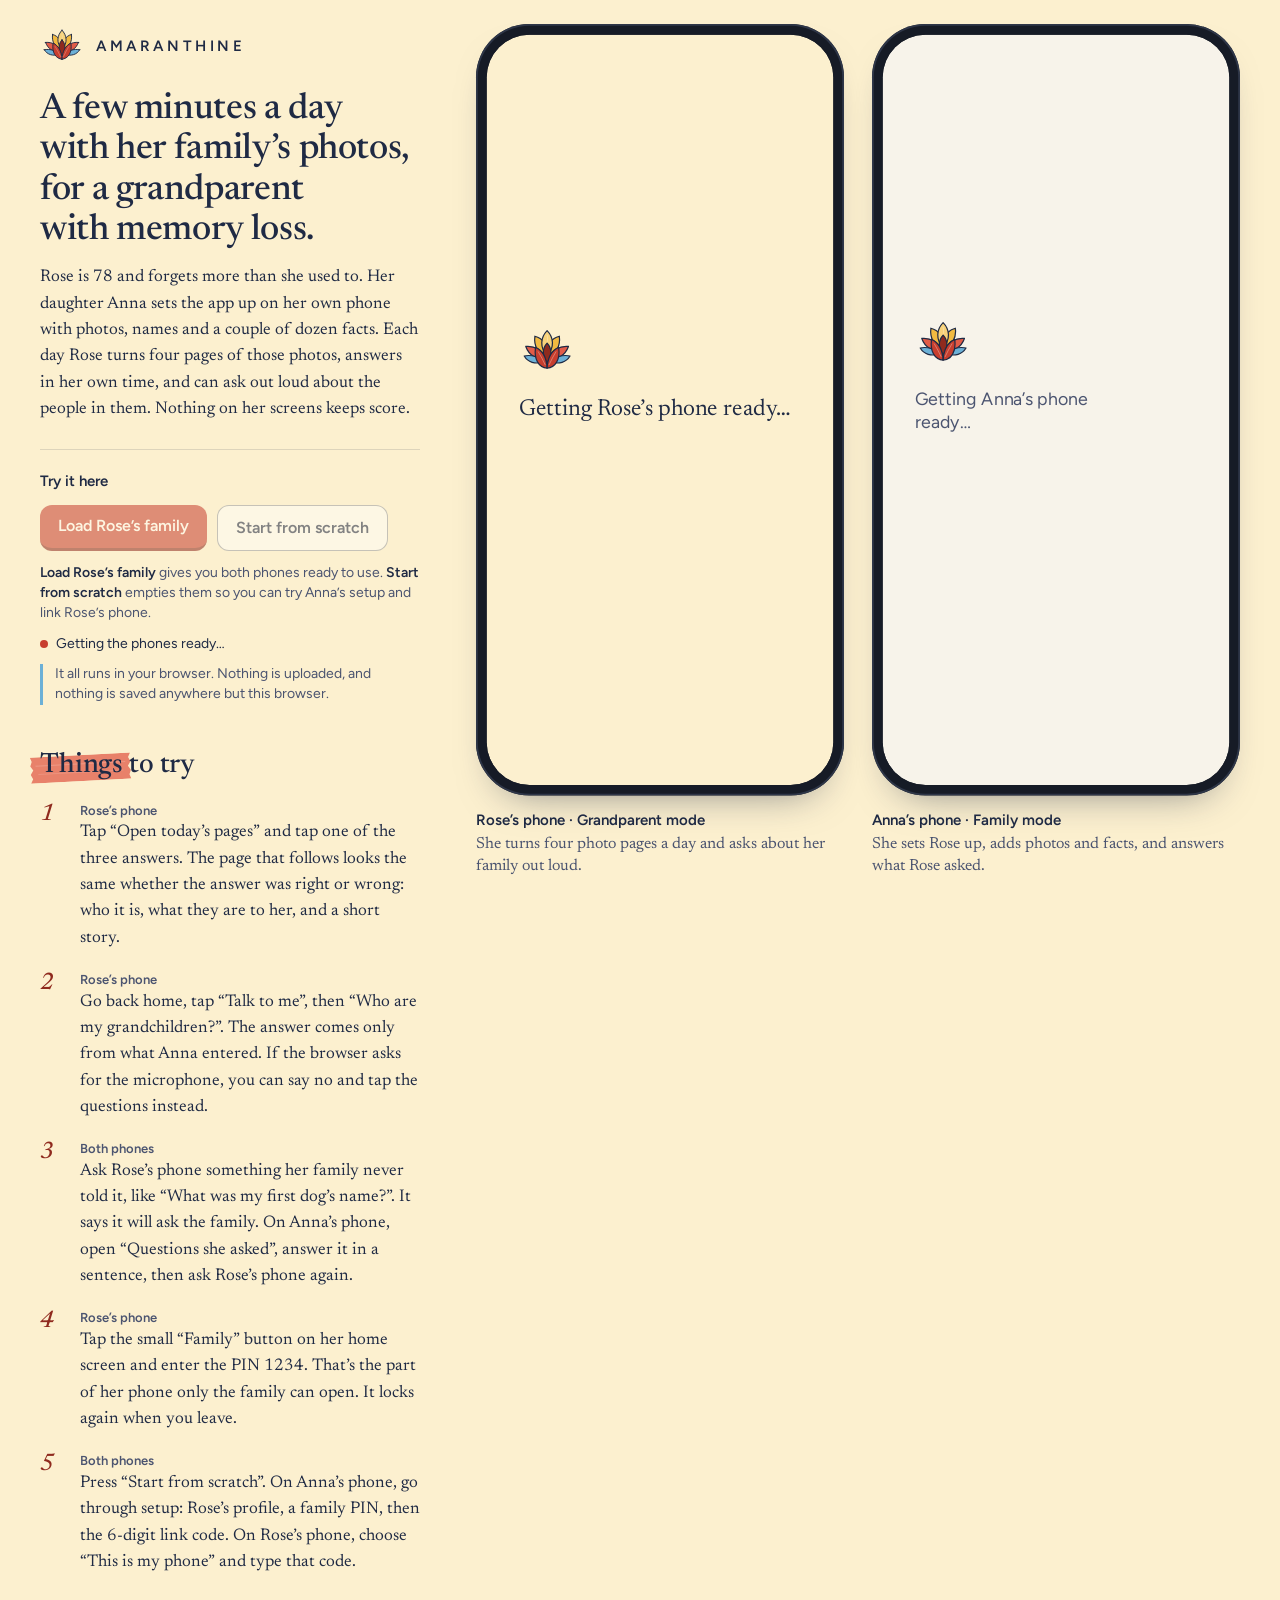
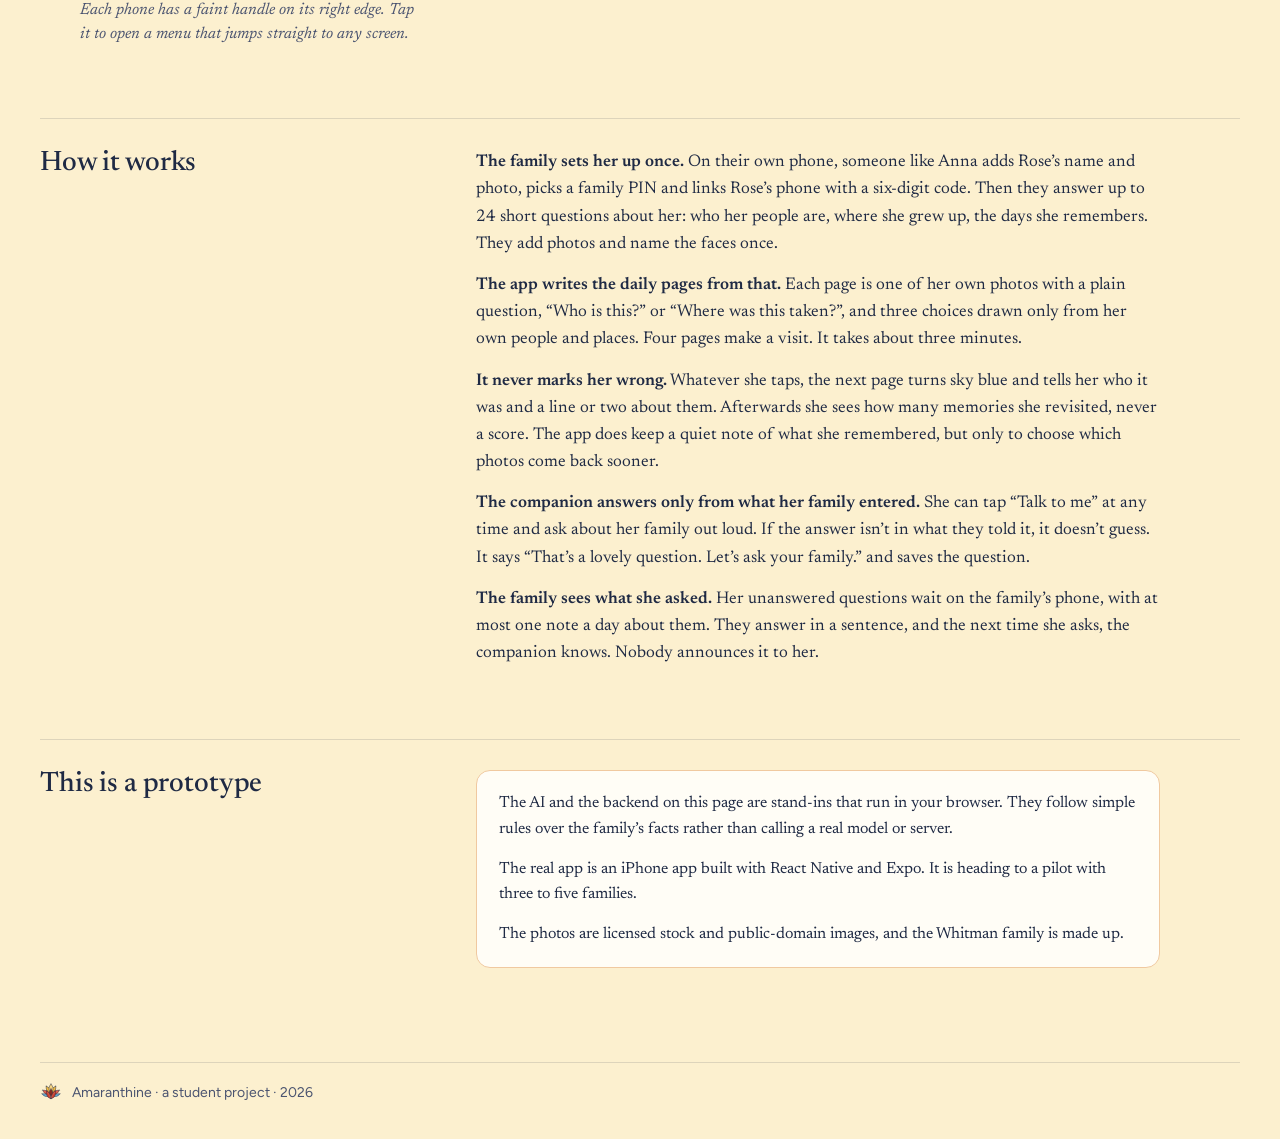
==== index.html @ 56b5bea1 "Amaranthine web demo: landing page, web app, in-browser backend" ====
<!doctype html>
<html lang="en">
<head>
  <meta charset="utf-8">
  <meta name="viewport" content="width=device-width, initial-scale=1">
  <title>Amaranthine: try the app</title>
  <meta name="description" content="Amaranthine helps a grandparent with memory loss spend a few minutes a day with her own family’s photos. Try both phones, hers and her daughter’s, right here in the browser.">
  <meta name="theme-color" content="#FCF0CF">

  <meta property="og:type" content="website">
  <meta property="og:title" content="Amaranthine: try the app">
  <meta property="og:description" content="A few minutes a day with her family’s photos, for a grandparent with memory loss. Try both phones in the browser.">
  <meta property="og:url" content="https://mr-pythoneer.github.io/amaranthine-demo/">
  <meta property="og:image" content="https://mr-pythoneer.github.io/amaranthine-demo/assets/icon.png">
  <meta property="og:image:alt" content="The Amaranthine lotus">
  <meta name="twitter:card" content="summary">

  <link rel="icon" href="assets/lotus.svg" type="image/svg+xml">
  <link rel="apple-touch-icon" href="assets/icon.png">

  <link rel="preconnect" href="https://fonts.googleapis.com">
  <link rel="preconnect" href="https://fonts.gstatic.com" crossorigin>
  <link rel="stylesheet" href="https://fonts.googleapis.com/css2?family=Figtree:wght@400;500;600&family=Newsreader:ital,opsz,wght@0,6..72,400;0,6..72,500;0,6..72,600;1,6..72,400;1,6..72,500&display=swap">
  <link rel="stylesheet" href="assets/landing.css">
</head>
<body>
  <a class="skip" href="#demo">Skip to the phones</a>

  <main id="main">
    <div class="fold">

      <div class="side">
        <header class="intro">
          <p class="brand">
            <img src="assets/lotus.svg" alt="" width="44" height="44">
            <span class="wordmark">Amaranthine</span>
          </p>
          <h1>A few minutes a day with her family’s photos, for a grandparent with memory loss.</h1>
          <p class="lede">Rose is 78 and forgets more than she used to. Her daughter Anna sets the app up on her own phone with photos, names and a couple of dozen facts. Each day Rose turns four pages of those photos, answers in her own time, and can ask out loud about the people in them. Nothing on her screens keeps score.</p>
        </header>

        <div class="controls" role="group" aria-labelledby="controls-title" aria-controls="demo">
          <h2 id="controls-title" class="controls-title">Try it here</h2>
          <div class="buttons">
            <button type="button" class="btn btn-primary" id="load-family" disabled>Load Rose’s family</button>
            <button type="button" class="btn btn-quiet" id="start-fresh" disabled>Start from scratch</button>
          </div>
          <p class="hint"><strong>Load Rose’s family</strong> gives you both phones ready to use. <strong>Start from scratch</strong> empties them so you can try Anna’s setup and link Rose’s phone.</p>
          <p class="status" id="status" role="status" aria-live="polite"><span class="dot" aria-hidden="true"></span><span class="status-text">Getting the phones ready…</span></p>
          <p class="privacy">It all runs in your browser. Nothing is uploaded, and nothing is saved anywhere but this browser.</p>
        </div>
      </div>

      <section class="stage" id="demo" aria-labelledby="stage-title" aria-busy="true" tabindex="-1">
        <h2 id="stage-title" class="visually-hidden">The two phones</h2>

        <div class="switch" role="group" aria-label="Show phone">
          <button type="button" class="switch-btn" data-show="rose" aria-pressed="true">Rose <span>grandparent</span></button>
          <button type="button" class="switch-btn" data-show="anna" aria-pressed="false">Anna <span>family</span></button>
        </div>

        <p class="stage-problem" id="stage-problem" role="alert" hidden></p>

        <div class="phones" data-active="rose">
          <figure class="device" data-phone="rose">
            <div class="slot">
              <div class="phone">
                <div class="screen">
                  <div class="placeholder" aria-hidden="true">
                    <img src="assets/lotus.svg" alt="" width="64" height="64">
                    <p class="placeholder-text">Getting Rose’s phone ready…</p>
                  </div>
                  <iframe id="frame-rose" data-src="app/?phone=rose" title="Rose’s phone, grandparent mode (live demo)" allow="microphone; autoplay"></iframe>
                </div>
              </div>
            </div>
            <figcaption>
              <span class="device-name">Rose’s phone · Grandparent mode</span>
              <span class="device-note">She turns four photo pages a day and asks about her family out loud.</span>
            </figcaption>
          </figure>

          <figure class="device" data-phone="anna">
            <div class="slot">
              <div class="phone">
                <div class="screen screen-family">
                  <div class="placeholder" aria-hidden="true">
                    <img src="assets/lotus.svg" alt="" width="64" height="64">
                    <p class="placeholder-text">Getting Anna’s phone ready…</p>
                  </div>
                  <iframe id="frame-anna" data-src="app/?phone=anna" title="Anna’s phone, family mode (live demo)" allow="microphone; autoplay"></iframe>
                </div>
              </div>
            </div>
            <figcaption>
              <span class="device-name">Anna’s phone · Family mode</span>
              <span class="device-note">She sets Rose up, adds photos and facts, and answers what Rose asked.</span>
            </figcaption>
          </figure>
        </div>
      </section>

      <section class="tries" aria-labelledby="tries-title">
        <h2 id="tries-title"><span class="taped"><svg class="tape" viewBox="0 0 88 24" width="88" height="24" preserveAspectRatio="none" aria-hidden="true" focusable="false"><path d="M87.6 0 L85.7 4 L87.6 8 L85.2 12 L87.6 16 L86.2 20 L87.6 24 L0.4 24 L2.3 20 L0.4 16 L2.8 12 L0.4 8 L1.8 4 L0.4 0 Z" fill="#E25C48" opacity="0.75"/><rect x="5" y="7.7" width="78" height="0.8" fill="#fff" opacity="0.18"/><rect x="7" y="15.4" width="74" height="0.8" fill="#fff" opacity="0.13"/></svg>Things</span> to try</h2>
        <ol class="steps">
          <li>
            <span class="where">Rose’s phone</span>
            Tap “Open today’s pages” and tap one of the three answers. The page that follows looks the same whether the answer was right or wrong: who it is, what they are to her, and a short story.
          </li>
          <li>
            <span class="where">Rose’s phone</span>
            Go back home, tap “Talk to me”, then “Who are my grandchildren?”. The answer comes only from what Anna entered. If the browser asks for the microphone, you can say no and tap the questions instead.
          </li>
          <li>
            <span class="where">Both phones</span>
            Ask Rose’s phone something her family never told it, like “What was my first dog’s name?”. It says it will ask the family. On Anna’s phone, open “Questions she asked”, answer it in a sentence, then ask Rose’s phone again.
          </li>
          <li>
            <span class="where">Rose’s phone</span>
            Tap the small “Family” button on her home screen and enter the PIN 1234. That’s the part of her phone only the family can open. It locks again when you leave.
          </li>
          <li>
            <span class="where">Both phones</span>
            Press “Start from scratch”. On Anna’s phone, go through setup: Rose’s profile, a family PIN, then the 6-digit link code. On Rose’s phone, choose “This is my phone” and type that code.
          </li>
        </ol>
        <p class="tries-note">Each phone has a faint handle on its right edge. Tap it to open a menu that jumps straight to any screen.</p>
      </section>

    </div>

    <section class="prose" aria-labelledby="how-title">
      <h2 id="how-title">How it works</h2>
      <div class="prose-body">
        <p><strong>The family sets her up once.</strong> On their own phone, someone like Anna adds Rose’s name and photo, picks a family PIN and links Rose’s phone with a six-digit code. Then they answer up to 24 short questions about her: who her people are, where she grew up, the days she remembers. They add photos and name the faces once.</p>
        <p><strong>The app writes the daily pages from that.</strong> Each page is one of her own photos with a plain question, “Who is this?” or “Where was this taken?”, and three choices drawn only from her own people and places. Four pages make a visit. It takes about three minutes.</p>
        <p><strong>It never marks her wrong.</strong> Whatever she taps, the next page turns sky blue and tells her who it was and a line or two about them. Afterwards she sees how many memories she revisited, never a score. The app does keep a quiet note of what she remembered, but only to choose which photos come back sooner.</p>
        <p><strong>The companion answers only from what her family entered.</strong> She can tap “Talk to me” at any time and ask about her family out loud. If the answer isn’t in what they told it, it doesn’t guess. It says “That’s a lovely question. Let’s ask your family.” and saves the question.</p>
        <p><strong>The family sees what she asked.</strong> Her unanswered questions wait on the family’s phone, with at most one note a day about them. They answer in a sentence, and the next time she asks, the companion knows. Nobody announces it to her.</p>
      </div>
    </section>

    <section class="prose" aria-labelledby="status-title">
      <h2 id="status-title">This is a prototype</h2>
      <div class="prose-body">
        <div class="note">
          <p>The AI and the backend on this page are stand-ins that run in your browser. They follow simple rules over the family’s facts rather than calling a real model or server.</p>
          <p>The real app is an iPhone app built with React Native and Expo. It is heading to a pilot with three to five families.</p>
          <p>The photos are licensed stock and public-domain images, and the Whitman family is made up.</p>
        </div>
      </div>
    </section>
  </main>

  <footer class="footer">
    <p><img src="assets/lotus.svg" alt="" width="22" height="22"> Amaranthine · a student project · 2026</p>
  </footer>

  <script src="assets/demo-api.js"></script>
  <script src="assets/landing.js"></script>
</body>
</html>
---- assets/landing.css ----
/* Amaranthine landing page. Palette from src/theme/tokens.ts ("Sunny Album"). */

:root {
  --page: #FCF0CF;
  --print: #FFFDF6;
  --ink: #1F2A44;
  --ink-soft: #4B5470;
  --tomato: #C73E2E;
  --tomato-edge: #8F2A1E;
  --on-tomato: #FFFAF0;
  --sky: #CFE7F4;
  --sky-page: #D6EBF6;
  --sky-ink: #173A5C;
  --border-warm: #F0C9A0;
  --pulse: #F6DB94;
  --fam-bg: #F7F3EA;
  --bezel: #161B26;
  --bezel-rim: #2E3648;

  --serif: "Newsreader", Georgia, "Times New Roman", serif;
  --sans: "Figtree", system-ui, -apple-system, "Segoe UI", sans-serif;

  --gutter: 16px;
  --side-w: 380px;
  --col-gap: 56px;
  --phone-gap: 28px;

  /* Phone frame: a 390 x 844 screen inside a 12px bezel. JS sets --s. */
  --frame-w: 414px;
  --frame-h: 868px;
  --s: 0.8;

  color-scheme: light;
}

*,
*::before,
*::after { box-sizing: border-box; }

html { -webkit-text-size-adjust: 100%; text-size-adjust: 100%; }

body {
  margin: 0;
  background: var(--page);
  color: var(--ink);
  font-family: var(--serif);
  font-size: 1.125rem;
  line-height: 1.5;
  font-optical-sizing: auto;
  -webkit-font-smoothing: antialiased;
}

img, svg { display: block; }

h1, h2, p, ol, figure { margin: 0; }

strong { font-weight: 600; }

:focus-visible {
  outline: 3px solid var(--ink);
  outline-offset: 3px;
  border-radius: 4px;
}

.visually-hidden {
  position: absolute !important;
  width: 1px; height: 1px;
  margin: -1px; padding: 0;
  overflow: hidden;
  clip: rect(0 0 0 0);
  white-space: nowrap;
  border: 0;
}

.skip {
  position: absolute;
  left: var(--gutter);
  top: -100px;
  z-index: 10;
  padding: 10px 14px;
  background: var(--ink);
  color: var(--page);
  font-family: var(--sans);
  font-weight: 600;
  font-size: 0.9375rem;
  border-radius: 8px;
  text-decoration: none;
}
.skip:focus { top: 12px; }

main {
  max-width: 1320px;
  margin: 0 auto;
  padding: 24px var(--gutter) 0;
}

/* ---------- Intro ---------- */

.brand {
  display: flex;
  align-items: center;
  gap: 12px;
}
.brand img { width: 44px; height: 44px; }
.wordmark {
  font-family: var(--sans);
  font-weight: 600;
  font-size: 0.9375rem;
  letter-spacing: 0.24em;
  text-transform: uppercase;
  color: var(--ink);
}

h1 {
  margin-top: 22px;
  font-weight: 500;
  font-size: clamp(1.75rem, 1.2rem + 1.8vw, 2.25rem);
  line-height: 1.12;
  letter-spacing: -0.01em;
  max-width: 22ch;
  text-wrap: balance;
}

.lede {
  margin-top: 14px;
  max-width: 40em;
  font-size: 1.0625rem;
  line-height: 1.55;
  color: var(--ink);
}

/* ---------- Controls ---------- */

.controls {
  margin-top: 26px;
  padding-top: 20px;
  border-top: 1.5px solid rgba(31, 42, 68, 0.14);
}

.controls-title {
  font-family: var(--sans);
  font-weight: 600;
  font-size: 0.9375rem;
  color: var(--ink);
}

.buttons {
  display: flex;
  flex-wrap: wrap;
  gap: 10px;
  margin-top: 12px;
}

.btn {
  appearance: none;
  min-height: 46px;
  padding: 0 18px;
  border-radius: 12px;
  font-family: var(--sans);
  font-weight: 600;
  font-size: 1rem;
  line-height: 1;
  cursor: pointer;
  transition: transform 160ms ease-out, background-color 160ms ease-out;
}
.btn:disabled,
.btn[aria-disabled="true"] { cursor: default; opacity: 0.55; }

.btn-primary {
  background: var(--tomato);
  color: var(--on-tomato);
  border: 0;
  border-bottom: 3px solid var(--tomato-edge);
}
.btn-primary:not(:disabled):not([aria-disabled="true"]):hover { background: #B83728; }
.btn-primary:not(:disabled):not([aria-disabled="true"]):active { transform: translateY(2px); border-bottom-width: 1px; }

.btn-quiet {
  background: var(--print);
  color: var(--ink);
  border: 1.5px solid rgba(31, 42, 68, 0.45);
}
.btn-quiet:not(:disabled):not([aria-disabled="true"]):hover { border-color: var(--ink); }
.btn-quiet:not(:disabled):not([aria-disabled="true"]):active { transform: translateY(1px); }

.hint,
.privacy,
.status {
  font-family: var(--sans);
  font-size: 0.875rem;
  line-height: 1.45;
  color: var(--ink-soft);
}
.hint { margin-top: 12px; max-width: 36em; }
.hint strong { color: var(--ink); font-weight: 600; }

.status {
  display: flex;
  align-items: center;
  gap: 8px;
  min-height: 1.45em;
  margin-top: 10px;
  color: var(--ink);
}
.status[hidden] { display: none; }
.status .dot {
  flex: none;
  width: 8px;
  height: 8px;
  border-radius: 50%;
  background: var(--tomato);
  visibility: hidden;
}
.status.is-busy .dot {
  visibility: visible;
  animation: breathe 1.8s ease-in-out infinite;
}
.status.is-done .dot { visibility: visible; background: #3F7FA8; }

.privacy {
  margin-top: 10px;
  padding-left: 12px;
  border-left: 3px solid #6CB0D6;
  max-width: 34em;
}

@keyframes breathe {
  0%, 100% { opacity: 0.3; }
  50% { opacity: 1; }
}

/* ---------- Stage and phones ---------- */

.stage { margin-top: 28px; min-width: 0; outline: none; }

.stage-problem {
  margin-bottom: 18px;
  padding: 14px 16px;
  max-width: 34em;
  background: var(--print);
  border: 1.5px solid var(--border-warm);
  border-radius: 12px;
  font-family: var(--sans);
  font-size: 0.9375rem;
  line-height: 1.5;
  color: var(--ink);
}

.switch {
  display: inline-flex;
  padding: 4px;
  margin-bottom: 16px;
  background: rgba(31, 42, 68, 0.07);
  border-radius: 14px;
}
.switch-btn {
  appearance: none;
  min-height: 44px;
  min-width: 128px;
  padding: 0 16px;
  border: 0;
  border-radius: 10px;
  background: transparent;
  color: var(--ink-soft);
  font-family: var(--sans);
  font-weight: 600;
  font-size: 1rem;
  cursor: pointer;
}
.switch-btn span { font-weight: 400; font-size: 0.8125rem; margin-left: 4px; }
.switch-btn[aria-pressed="true"] {
  background: var(--print);
  color: var(--ink);
  box-shadow: 0 0 0 1px rgba(31, 42, 68, 0.14);
}

.phones {
  display: flex;
  align-items: flex-start;
  gap: var(--phone-gap);
}

.device {
  flex: none;
  width: calc(var(--frame-w) * var(--s));
}

/* The slot takes up the scaled size; the phone inside is drawn at full size and scaled. */
.slot {
  position: relative;
  width: calc(var(--frame-w) * var(--s));
  height: calc(var(--frame-h) * var(--s));
}

.phone {
  position: absolute;
  top: 0;
  left: 0;
  width: var(--frame-w);
  height: var(--frame-h);
  padding: 12px;
  border-radius: 60px;
  background: var(--bezel);
  box-shadow:
    inset 0 0 0 2px var(--bezel-rim),
    0 22px 44px -26px rgba(31, 42, 68, 0.55);
  transform: scale(var(--s));
  transform-origin: 0 0;
}

.screen {
  position: relative;
  width: 390px;
  height: 844px;
  border-radius: 48px;
  overflow: hidden;
  clip-path: inset(0 round 48px);
  background: var(--page);
}
.screen-family { background: var(--fam-bg); }

.screen iframe {
  position: absolute;
  inset: 0;
  width: 390px;
  height: 844px;
  border: 0;
  display: block;
  background: transparent;
  opacity: 0;
  transition: opacity 400ms ease-out;
}
.screen.is-live iframe { opacity: 1; }

.placeholder {
  position: absolute;
  inset: 0;
  display: flex;
  flex-direction: column;
  align-items: flex-start;
  justify-content: center;
  gap: 18px;
  padding: 0 36px 80px;
  transition: opacity 400ms ease-out;
}
.screen.is-live .placeholder { opacity: 0; visibility: hidden; }
.placeholder img { width: 64px; height: 64px; }
.placeholder-text {
  font-family: var(--serif);
  font-size: 26px;
  line-height: 1.3;
  color: var(--ink);
  max-width: 13em;
}
.screen-family .placeholder-text { font-family: var(--sans); font-size: 20px; color: var(--ink-soft); }

/* The slow butter pulse the app uses while loading, never a spinner. */
.screen.is-waiting .placeholder::before {
  content: "";
  position: absolute;
  inset: 0;
  z-index: -1;
  background: var(--pulse);
  animation: pulse 2.2s ease-in-out infinite;
}
.screen.is-waiting .placeholder { z-index: 0; }

@keyframes pulse {
  0%, 100% { opacity: 0; }
  50% { opacity: 0.55; }
}

.screen.is-failed .placeholder img { opacity: 0.45; }

figcaption {
  margin-top: 14px;
  padding-right: 4px;
}
.device-name {
  display: block;
  font-family: var(--sans);
  font-weight: 600;
  font-size: 0.9375rem;
  line-height: 1.35;
  color: var(--ink);
}
.device-note {
  display: block;
  margin-top: 3px;
  font-size: 1rem;
  line-height: 1.4;
  color: var(--ink-soft);
}

/* ---------- Things to try ---------- */

.tries { margin-top: 48px; }

.tries h2,
.prose h2 {
  font-weight: 500;
  font-size: 1.75rem;
  line-height: 1.15;
  letter-spacing: -0.005em;
}

.taped { position: relative; display: inline-block; }
.taped .tape {
  position: absolute;
  z-index: -1;
  left: -10px;
  top: 50%;
  width: calc(100% + 18px);
  height: 26px;
  transform: translateY(-38%) rotate(-3deg);
}
.tries h2 { position: relative; z-index: 0; isolation: isolate; }

.steps {
  list-style: none;
  counter-reset: step;
  padding: 0;
  margin-top: 20px;
  max-width: 36em;
}
.steps li {
  counter-increment: step;
  position: relative;
  padding-left: 40px;
  font-size: 1.0625rem;
  line-height: 1.55;
}
.steps li + li { margin-top: 18px; }
.steps li::before {
  content: counter(step);
  position: absolute;
  left: 0;
  top: -1px;
  width: 26px;
  font-family: var(--serif);
  font-style: italic;
  font-weight: 500;
  font-size: 1.5rem;
  line-height: 1.2;
  color: var(--tomato-edge);
}
.where {
  display: block;
  font-family: var(--sans);
  font-weight: 600;
  font-size: 0.8125rem;
  line-height: 1.5;
  color: var(--ink-soft);
}

.tries-note {
  margin-top: 22px;
  max-width: 36em;
  padding-left: 40px;
  font-style: italic;
  font-size: 1rem;
  color: var(--ink-soft);
}

/* ---------- Prose sections ---------- */

.prose {
  margin-top: 72px;
  padding-top: 28px;
  border-top: 1.5px solid rgba(31, 42, 68, 0.14);
}
.prose-body { margin-top: 18px; max-width: 38em; }
.prose-body p + p { margin-top: 14px; }
.prose-body p { font-size: 1.0625rem; line-height: 1.6; }

.note {
  padding: 20px 22px;
  background: var(--print);
  border: 1.5px solid var(--border-warm);
  border-radius: 14px;
}
.note p { font-size: 1rem; }

/* ---------- Footer ---------- */

.footer {
  max-width: 1320px;
  margin: 72px auto 0;
  padding: 22px var(--gutter) 36px;
}
.footer p {
  display: flex;
  align-items: center;
  gap: 10px;
  padding-top: 18px;
  border-top: 1.5px solid rgba(31, 42, 68, 0.14);
  font-family: var(--sans);
  font-size: 0.875rem;
  color: var(--ink-soft);
}

/* ---------- Narrow: one phone at a time ---------- */

@media (max-width: 819.98px) {
  .phones { position: relative; }
  .device[data-phone] { width: 100%; }
  .phones[data-active="rose"] .device[data-phone="anna"],
  .phones[data-active="anna"] .device[data-phone="rose"] {
    /* Kept alive and full size so the app inside keeps its state, just out of sight. */
    position: absolute;
    top: 0;
    left: 0;
    visibility: hidden;
    pointer-events: none;
  }
  .btn { padding: 0 15px; font-size: 0.9375rem; }
  .switch-btn { flex: 1; }
  .switch { display: flex; max-width: 414px; }
}

@media (min-width: 820px) {
  :root { --gutter: 32px; }
  .switch { display: none; }
  main { padding-top: 32px; }
  .stage { margin-top: 36px; }
}

/* ---------- Wide: text column beside the phones, phones stay in view ---------- */

@media (min-width: 1080px) {
  :root { --gutter: 40px; }

  .fold {
    display: grid;
    grid-template-columns: minmax(300px, var(--side-w)) 1fr;
    grid-template-rows: auto 1fr;
    grid-template-areas:
      "side stage"
      "tries stage";
    column-gap: var(--col-gap);
    align-items: start;
  }
  .side { grid-area: side; }
  .tries { grid-area: tries; margin-top: 44px; }
  .stage {
    grid-area: stage;
    margin-top: 0;
    position: sticky;
    top: 24px;
  }
  main { padding-top: 24px; }

  .prose {
    display: grid;
    grid-template-columns: minmax(300px, var(--side-w)) 1fr;
    column-gap: var(--col-gap);
  }
  .prose-body { margin-top: 2px; }
}

/* ---------- Reduced motion ---------- */

@media (prefers-reduced-motion: reduce) {
  *,
  *::before,
  *::after {
    animation: none !important;
    transition: none !important;
  }
  .screen.is-waiting .placeholder::before { opacity: 0.35; }
}
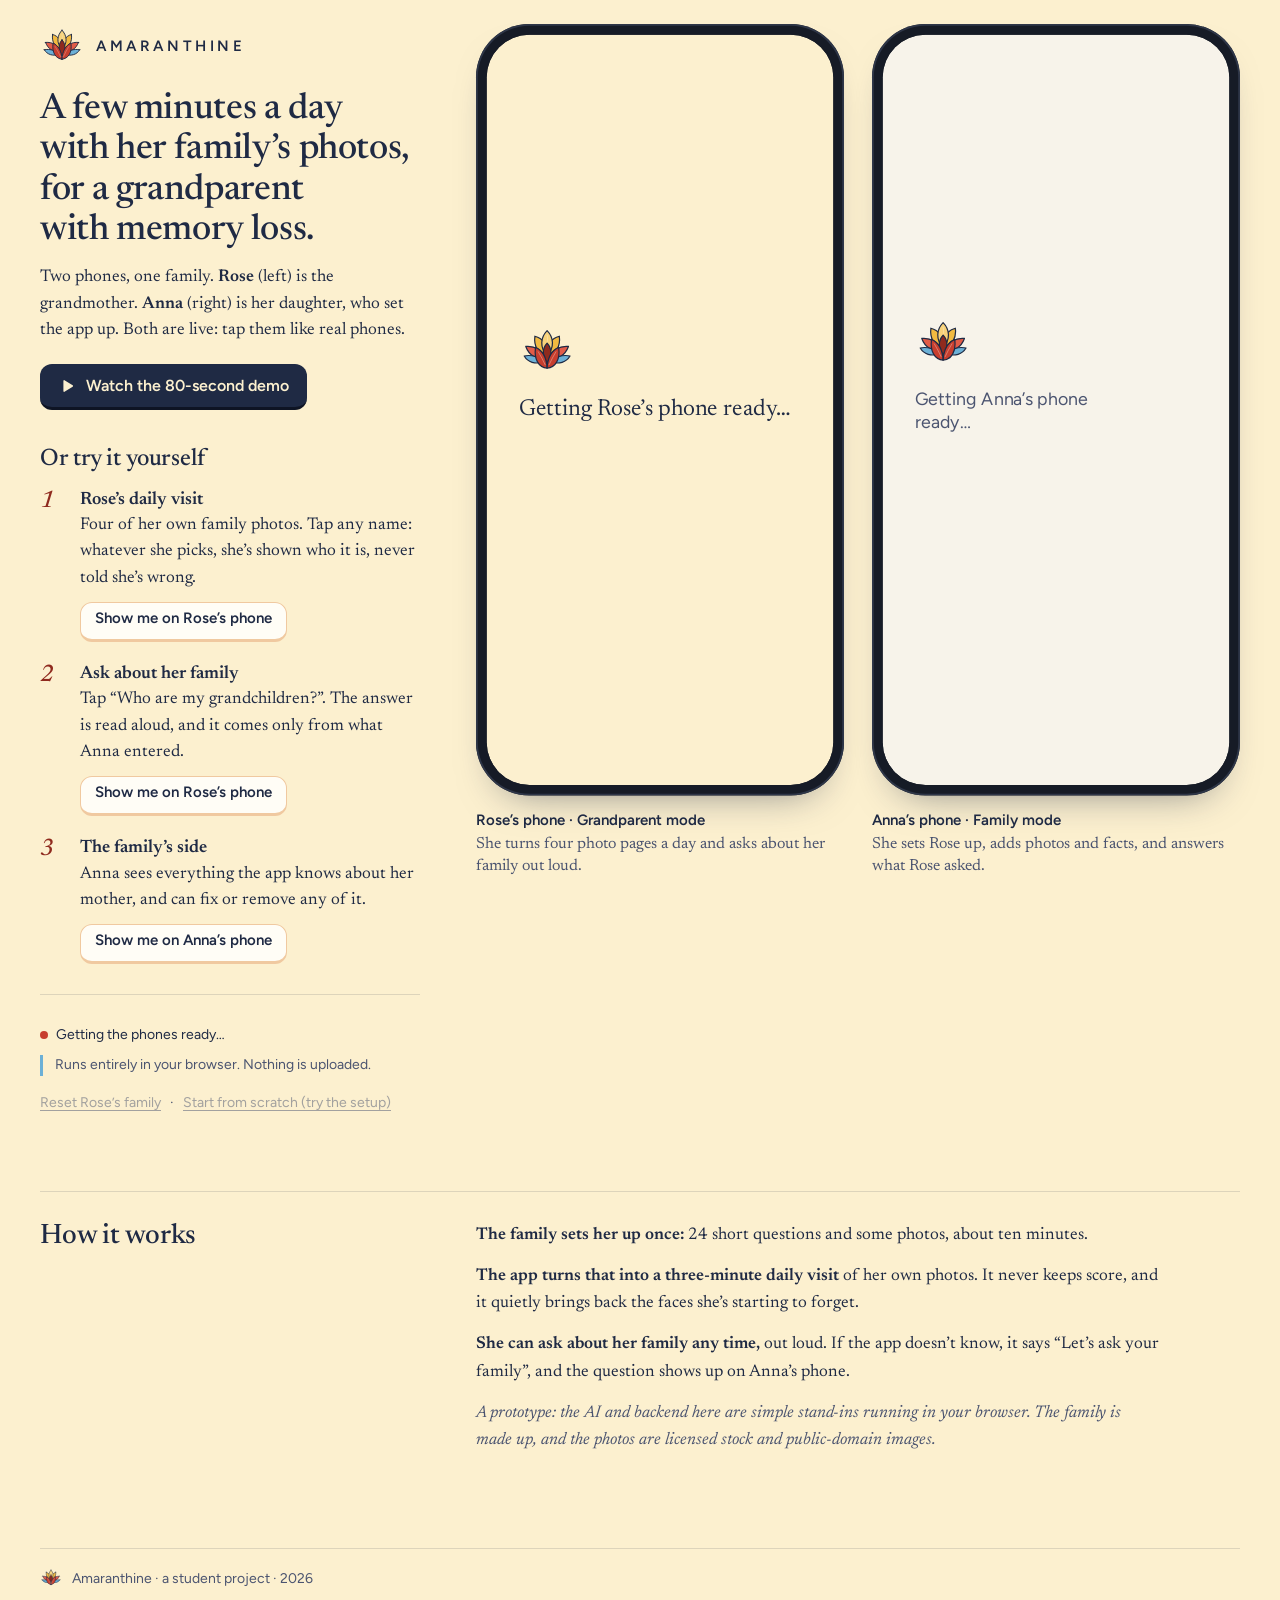
==== commit fe6dde28: "Simpler page for judges: Show me buttons, an 80-second demo video, shorter text" ====
--- a/index.html
+++ b/index.html
@@ -36,18 +36,42 @@
             <span class="wordmark">Amaranthine</span>
           </p>
           <h1>A few minutes a day with her family’s photos, for a grandparent with memory loss.</h1>
-          <p class="lede">Rose is 78 and forgets more than she used to. Her daughter Anna sets the app up on her own phone with photos, names and a couple of dozen facts. Each day Rose turns four pages of those photos, answers in her own time, and can ask out loud about the people in them. Nothing on her screens keeps score.</p>
+          <p class="lede">Two phones, one family. <strong>Rose</strong> (left) is the grandmother. <strong>Anna</strong> (right) is her daughter, who set the app up. Both are live: tap them like real phones.</p>
+          <button type="button" class="btn btn-video" id="watch-video">
+            <svg viewBox="0 0 20 20" width="18" height="18" aria-hidden="true" focusable="false"><path d="M6 4.2v11.6a.8.8 0 0 0 1.2.7l9.1-5.8a.8.8 0 0 0 0-1.4L7.2 3.5a.8.8 0 0 0-1.2.7Z" fill="currentColor"/></svg>
+            Watch the 80-second demo
+          </button>
         </header>
 
-        <div class="controls" role="group" aria-labelledby="controls-title" aria-controls="demo">
-          <h2 id="controls-title" class="controls-title">Try it here</h2>
-          <div class="buttons">
-            <button type="button" class="btn btn-primary" id="load-family" disabled>Load Rose’s family</button>
-            <button type="button" class="btn btn-quiet" id="start-fresh" disabled>Start from scratch</button>
-          </div>
-          <p class="hint"><strong>Load Rose’s family</strong> gives you both phones ready to use. <strong>Start from scratch</strong> empties them so you can try Anna’s setup and link Rose’s phone.</p>
+        <section class="tries" aria-labelledby="tries-title">
+          <h2 id="tries-title">Or try it yourself</h2>
+          <ol class="steps">
+            <li>
+              <span class="step-title">Rose’s daily visit</span>
+              Four of her own family photos. Tap any name: whatever she picks, she’s shown who it is, never told she’s wrong.
+              <button type="button" class="btn btn-step" data-go="rose" data-path="/grand/visit">Show me on Rose’s phone</button>
+            </li>
+            <li>
+              <span class="step-title">Ask about her family</span>
+              Tap “Who are my grandchildren?”. The answer is read aloud, and it comes only from what Anna entered.
+              <button type="button" class="btn btn-step" data-go="rose" data-path="/grand/talk">Show me on Rose’s phone</button>
+            </li>
+            <li>
+              <span class="step-title">The family’s side</span>
+              Anna sees everything the app knows about her mother, and can fix or remove any of it.
+              <button type="button" class="btn btn-step" data-go="anna" data-path="/family/facts">Show me on Anna’s phone</button>
+            </li>
+          </ol>
+        </section>
+
+        <div class="controls" role="group" aria-label="Demo controls" aria-controls="demo">
           <p class="status" id="status" role="status" aria-live="polite"><span class="dot" aria-hidden="true"></span><span class="status-text">Getting the phones ready…</span></p>
-          <p class="privacy">It all runs in your browser. Nothing is uploaded, and nothing is saved anywhere but this browser.</p>
+          <p class="privacy">Runs entirely in your browser. Nothing is uploaded.</p>
+          <p class="reset-row">
+            <button type="button" class="link-btn" id="load-family" disabled>Reset Rose’s family</button>
+            <span aria-hidden="true">·</span>
+            <button type="button" class="link-btn" id="start-fresh" disabled>Start from scratch (try the setup)</button>
+          </p>
         </div>
       </div>
 
@@ -100,56 +124,22 @@
         </div>
       </section>
 
-      <section class="tries" aria-labelledby="tries-title">
-        <h2 id="tries-title"><span class="taped"><svg class="tape" viewBox="0 0 88 24" width="88" height="24" preserveAspectRatio="none" aria-hidden="true" focusable="false"><path d="M87.6 0 L85.7 4 L87.6 8 L85.2 12 L87.6 16 L86.2 20 L87.6 24 L0.4 24 L2.3 20 L0.4 16 L2.8 12 L0.4 8 L1.8 4 L0.4 0 Z" fill="#E25C48" opacity="0.75"/><rect x="5" y="7.7" width="78" height="0.8" fill="#fff" opacity="0.18"/><rect x="7" y="15.4" width="74" height="0.8" fill="#fff" opacity="0.13"/></svg>Things</span> to try</h2>
-        <ol class="steps">
-          <li>
-            <span class="where">Rose’s phone</span>
-            Tap “Open today’s pages” and tap one of the three answers. The page that follows looks the same whether the answer was right or wrong: who it is, what they are to her, and a short story.
-          </li>
-          <li>
-            <span class="where">Rose’s phone</span>
-            Go back home, tap “Talk to me”, then “Who are my grandchildren?”. The answer comes only from what Anna entered. If the browser asks for the microphone, you can say no and tap the questions instead.
-          </li>
-          <li>
-            <span class="where">Both phones</span>
-            Ask Rose’s phone something her family never told it, like “What was my first dog’s name?”. It says it will ask the family. On Anna’s phone, open “Questions she asked”, answer it in a sentence, then ask Rose’s phone again.
-          </li>
-          <li>
-            <span class="where">Rose’s phone</span>
-            Tap the small “Family” button on her home screen and enter the PIN 1234. That’s the part of her phone only the family can open. It locks again when you leave.
-          </li>
-          <li>
-            <span class="where">Both phones</span>
-            Press “Start from scratch”. On Anna’s phone, go through setup: Rose’s profile, a family PIN, then the 6-digit link code. On Rose’s phone, choose “This is my phone” and type that code.
-          </li>
-        </ol>
-        <p class="tries-note">Each phone has a faint handle on its right edge. Tap it to open a menu that jumps straight to any screen.</p>
-      </section>
-
     </div>
 
     <section class="prose" aria-labelledby="how-title">
       <h2 id="how-title">How it works</h2>
       <div class="prose-body">
-        <p><strong>The family sets her up once.</strong> On their own phone, someone like Anna adds Rose’s name and photo, picks a family PIN and links Rose’s phone with a six-digit code. Then they answer up to 24 short questions about her: who her people are, where she grew up, the days she remembers. They add photos and name the faces once.</p>
-        <p><strong>The app writes the daily pages from that.</strong> Each page is one of her own photos with a plain question, “Who is this?” or “Where was this taken?”, and three choices drawn only from her own people and places. Four pages make a visit. It takes about three minutes.</p>
-        <p><strong>It never marks her wrong.</strong> Whatever she taps, the next page turns sky blue and tells her who it was and a line or two about them. Afterwards she sees how many memories she revisited, never a score. The app does keep a quiet note of what she remembered, but only to choose which photos come back sooner.</p>
-        <p><strong>The companion answers only from what her family entered.</strong> She can tap “Talk to me” at any time and ask about her family out loud. If the answer isn’t in what they told it, it doesn’t guess. It says “That’s a lovely question. Let’s ask your family.” and saves the question.</p>
-        <p><strong>The family sees what she asked.</strong> Her unanswered questions wait on the family’s phone, with at most one note a day about them. They answer in a sentence, and the next time she asks, the companion knows. Nobody announces it to her.</p>
+        <p><strong>The family sets her up once:</strong> 24 short questions and some photos, about ten minutes.</p>
+        <p><strong>The app turns that into a three-minute daily visit</strong> of her own photos. It never keeps score, and it quietly brings back the faces she’s starting to forget.</p>
+        <p><strong>She can ask about her family any time,</strong> out loud. If the app doesn’t know, it says “Let’s ask your family”, and the question shows up on Anna’s phone.</p>
+        <p class="fine">A prototype: the AI and backend here are simple stand-ins running in your browser. The family is made up, and the photos are licensed stock and public-domain images.</p>
       </div>
     </section>
 
-    <section class="prose" aria-labelledby="status-title">
-      <h2 id="status-title">This is a prototype</h2>
-      <div class="prose-body">
-        <div class="note">
-          <p>The AI and the backend on this page are stand-ins that run in your browser. They follow simple rules over the family’s facts rather than calling a real model or server.</p>
-          <p>The real app is an iPhone app built with React Native and Expo. It is heading to a pilot with three to five families.</p>
-          <p>The photos are licensed stock and public-domain images, and the Whitman family is made up.</p>
-        </div>
-      </div>
-    </section>
+    <dialog class="video-dialog" id="video-dialog" aria-label="Amaranthine demo video">
+      <video id="demo-video" src="assets/amaranthine-demo.mp4" poster="assets/amaranthine-demo-poster.jpg" controls playsinline preload="none"></video>
+      <form method="dialog"><button class="btn btn-quiet" type="submit">Close</button></form>
+    </dialog>
   </main>
 
   <footer class="footer">
--- a/assets/landing.css
+++ b/assets/landing.css
@@ -569,3 +569,83 @@
   }
   .screen.is-waiting .placeholder::before { opacity: 0.35; }
 }
+
+/* ---------- Simple judge-friendly version ---------- */
+
+.lede strong { font-weight: 600; }
+
+.btn-video {
+  margin-top: 20px;
+  display: inline-flex;
+  align-items: center;
+  gap: 10px;
+  background: var(--ink);
+  color: var(--page);
+  border: 0;
+  border-bottom: 3px solid #0E1424;
+}
+.btn-video:hover { background: #2A3757; }
+.btn-video:active { transform: translateY(2px); border-bottom-width: 1px; }
+
+.tries { margin-top: 36px; }
+.tries h2 { font-size: 1.5rem; }
+.steps { margin-top: 14px; }
+.steps li + li { margin-top: 20px; }
+.step-title {
+  display: block;
+  font-family: var(--serif);
+  font-weight: 600;
+  font-size: 1.125rem;
+  line-height: 1.4;
+  color: var(--ink);
+}
+.btn-step {
+  display: flex;
+  width: fit-content;
+  margin-top: 10px;
+  min-height: 40px;
+  padding: 8px 14px;
+  font-size: 0.9375rem;
+  background: var(--print);
+  color: var(--ink);
+  border: 1.5px solid var(--border-warm);
+  border-bottom-width: 3px;
+}
+.btn-step:hover { border-color: var(--tomato); }
+.btn-step:active { transform: translateY(1px); }
+
+.controls { margin-top: 30px; }
+.reset-row { margin-top: 10px; font-family: var(--sans); font-size: 0.875rem; color: var(--ink-soft); }
+.reset-row span { margin: 0 6px; }
+.link-btn {
+  background: none;
+  border: 0;
+  padding: 6px 0;
+  font: inherit;
+  color: var(--ink-soft);
+  text-decoration: underline;
+  text-underline-offset: 3px;
+  cursor: pointer;
+}
+.link-btn:hover { color: var(--ink); }
+.link-btn[aria-disabled="true"], .link-btn:disabled { opacity: 0.5; cursor: default; }
+
+/* The phone a step just opened gets a brief tomato outline, so the eye knows where to look. */
+.device.is-pointed .phone { box-shadow: 0 0 0 5px var(--tomato), 0 18px 40px rgba(31, 42, 68, 0.25); transition: box-shadow 200ms ease-out; }
+
+.fine { font-size: 0.95rem; color: var(--ink-soft); font-style: italic; }
+
+.video-dialog {
+  border: 0;
+  padding: 0;
+  background: transparent;
+  max-width: min(96vw, 1280px);
+  width: 100%;
+}
+.video-dialog::backdrop { background: rgba(22, 27, 38, 0.82); }
+.video-dialog video { display: block; width: 100%; height: auto; border-radius: 12px; background: #000; }
+.video-dialog form { margin-top: 12px; text-align: right; }
+
+@media (prefers-reduced-motion: reduce) {
+  .device.is-pointed .phone { transition: none; }
+}
